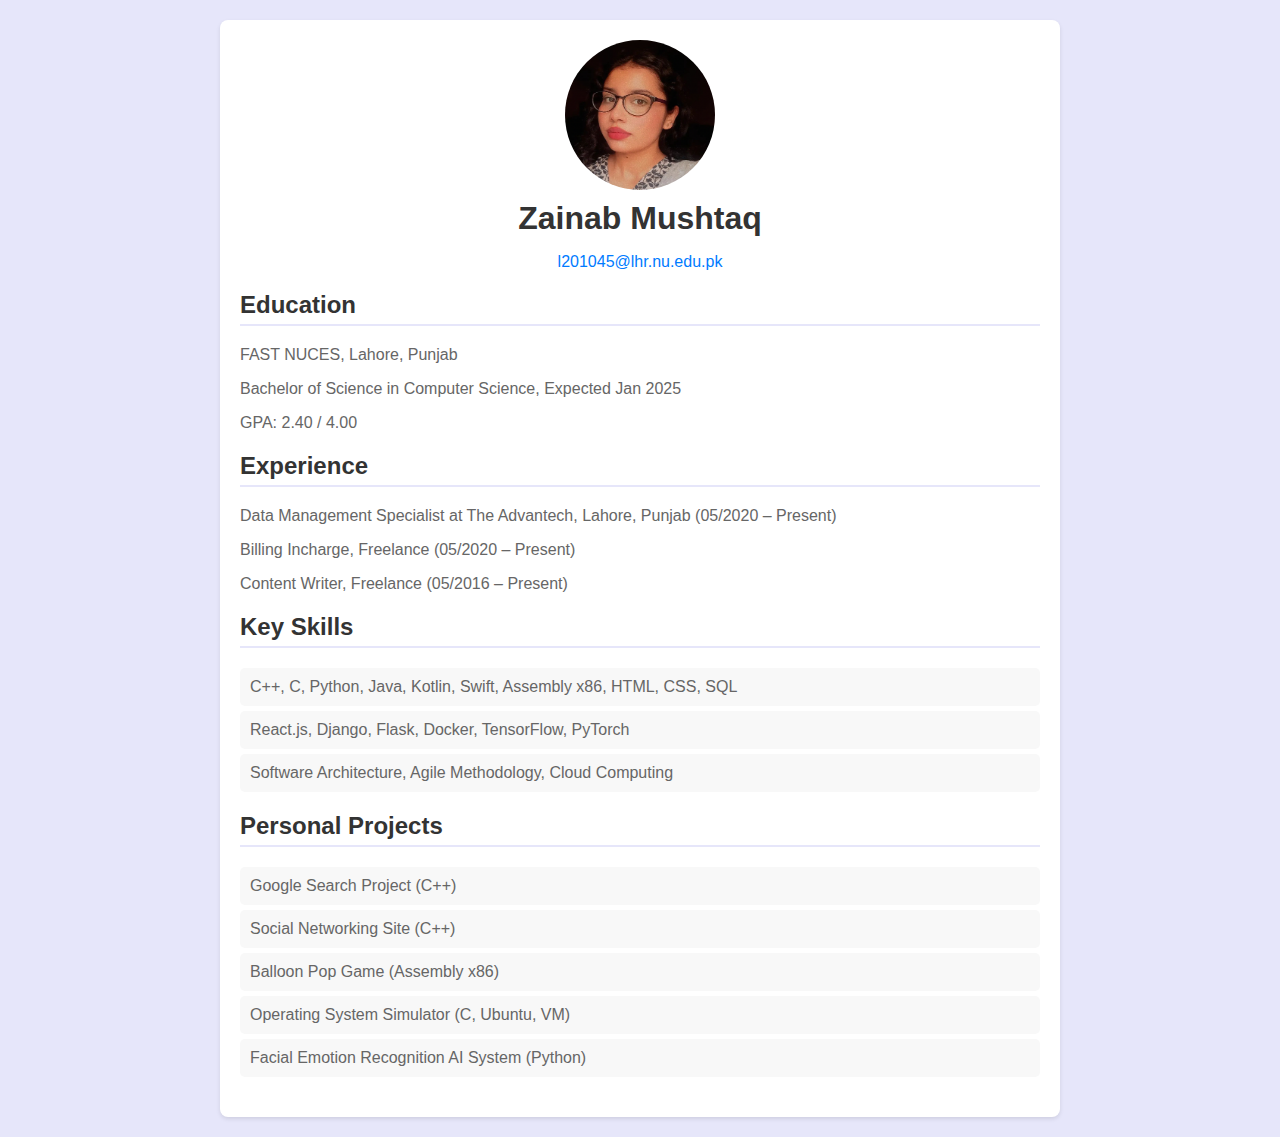
==== main.html @ 49000cb8 "Add files via upload" ====
<!DOCTYPE html>
<html lang="en">
<head>
    <meta charset="UTF-8">
    <meta name="viewport" content="width=device-width, initial-scale=1.0">
    <title>Zainab Mushtaq's Resume</title>
    <link rel="stylesheet" href="main2.css">
</head>
<body>
    <div class="resume">
        <header>
            <img src="zainab.jpeg" alt="Zainab Mushtaq" class="profile-photo">
            <h1>Zainab Mushtaq</h1>
            <p><a href="mailto:l201045@lhr.nu.edu.pk">l201045@lhr.nu.edu.pk</a></p>
        </header>
        <section class="education">
            <h2>Education</h2>
            <p>FAST NUCES, Lahore, Punjab</p>
            <p>Bachelor of Science in Computer Science, Expected Jan 2025</p>
            <p>GPA: 2.40 / 4.00</p>
        </section>
        <section class="experience">
            <h2>Experience</h2>
            <p>Data Management Specialist at The Advantech, Lahore, Punjab (05/2020 – Present)</p>
            <p>Billing Incharge, Freelance (05/2020 – Present)</p>
            <p>Content Writer, Freelance (05/2016 – Present)</p>
        </section>
        <section class="skills">
            <h2>Key Skills</h2>
            <ul>
                <li>C++, C, Python, Java, Kotlin, Swift, Assembly x86, HTML, CSS, SQL</li>
                <li>React.js, Django, Flask, Docker, TensorFlow, PyTorch</li>
                <li>Software Architecture, Agile Methodology, Cloud Computing</li>
            </ul>
        </section>
        <section class="projects">
            <h2>Personal Projects</h2>
            <ul>
                <li>Google Search Project (C++)</li>
                <li>Social Networking Site (C++)</li>
                <li>Balloon Pop Game (Assembly x86)</li>
                <li>Operating System Simulator (C, Ubuntu, VM)</li>
                <li>Facial Emotion Recognition AI System (Python)</li>
            </ul>
        </section>
    </div>
</body>
</html>
---- main2.css ----
body {
    font-family: Arial, sans-serif;
    margin: 0;
    padding: 20px;
    background-color: #E6E6FA; 
}

.resume {
    max-width: 800px;
    margin: auto;
    background: white;
    padding: 20px;
    border-radius: 8px;
    box-shadow: 0 2px 4px rgba(0, 0, 0, 0.1);
}

header {
    text-align: center;
    margin-bottom: 20px;
}

.profile-photo {
    width: 150px;
    height: 150px;
    border-radius: 50%;
    margin: 0 auto;
    display: block;
}

h1 {
    margin: 10px 0 5px 0;
    color: #333;
}

p, li {
    color: #666;
}

a {
    color: #007bff;
    text-decoration: none;
}

a:hover {
    text-decoration: underline;
}

h2 {
    border-bottom: 2px solid #E6E6FA;
    color: #333;
    padding-bottom: 5px;
    margin-top: 20px;
}

section {
    margin-bottom: 20px;
}

ul {
    list-style-type: none;
    padding-left: 0;
}

ul li {
    background-color: #f8f8f8;
    margin-bottom: 5px;
    padding: 10px;
    border-radius: 5px;
}
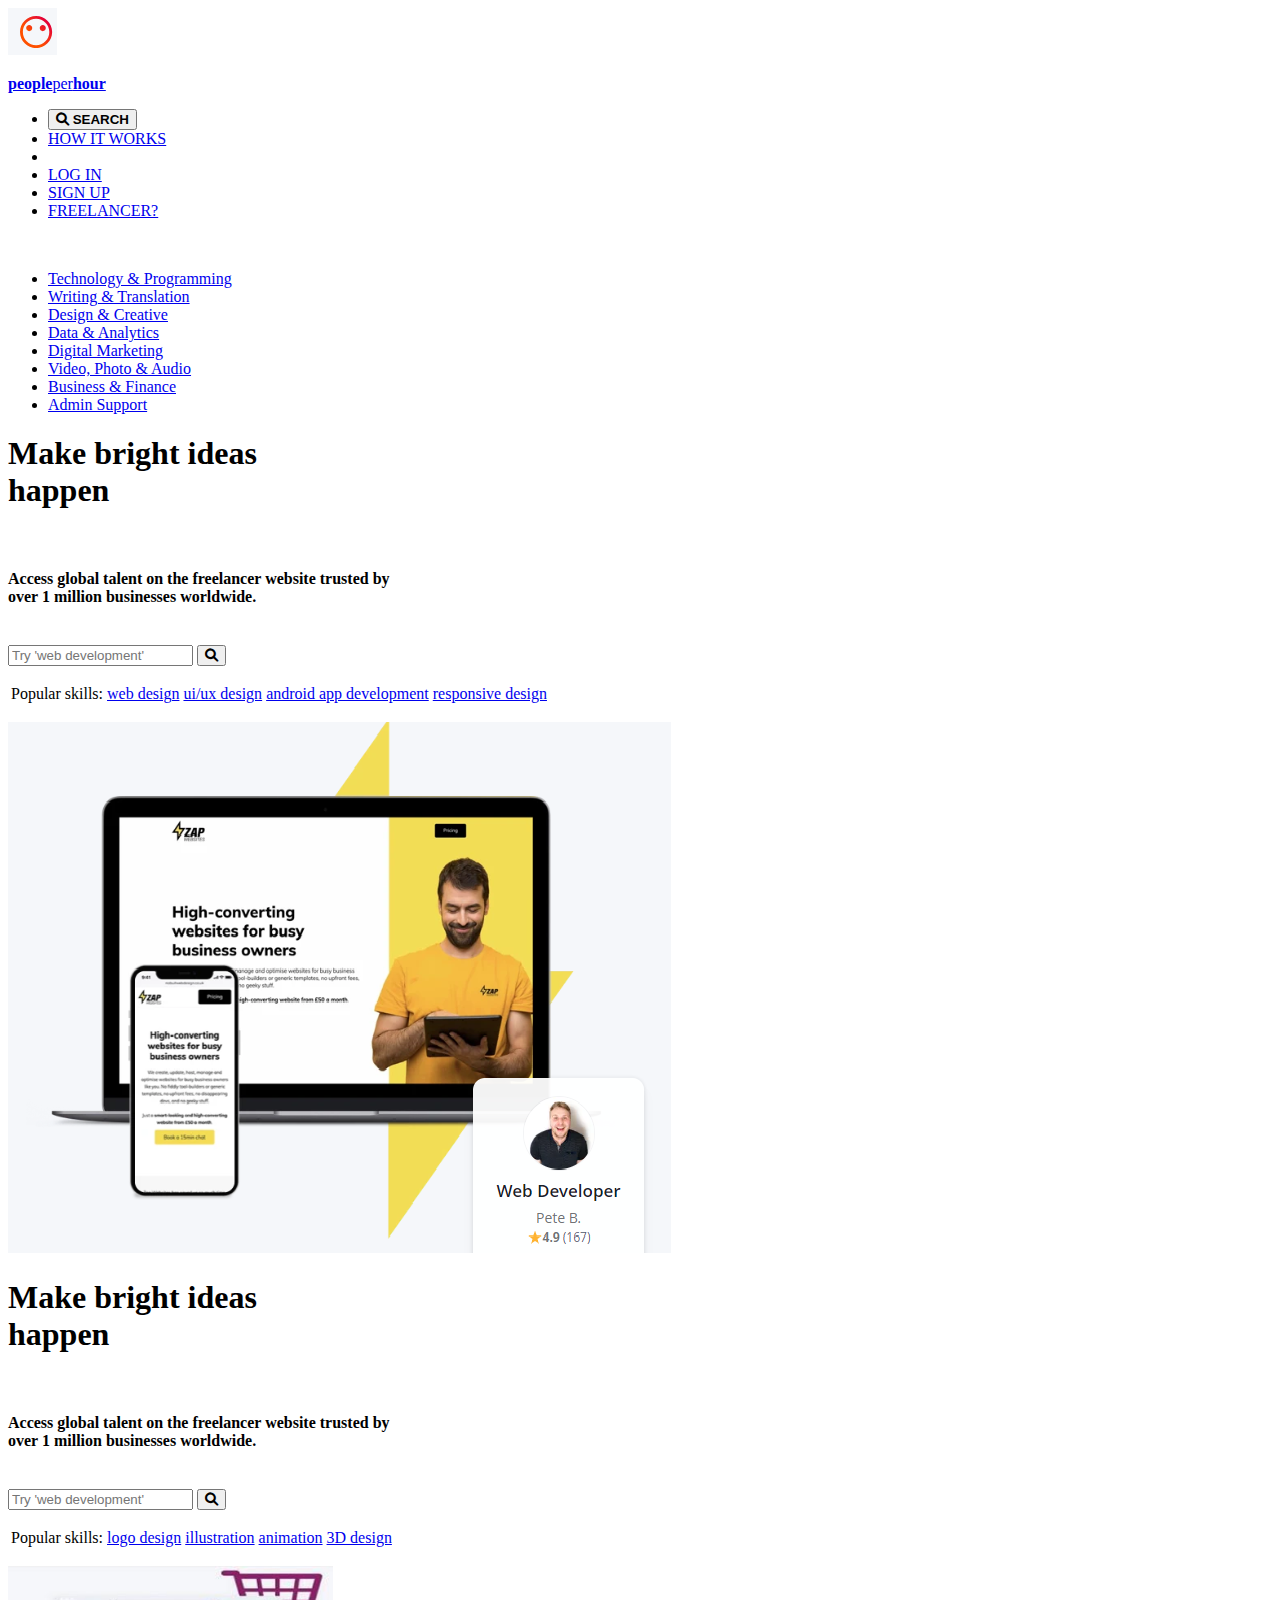
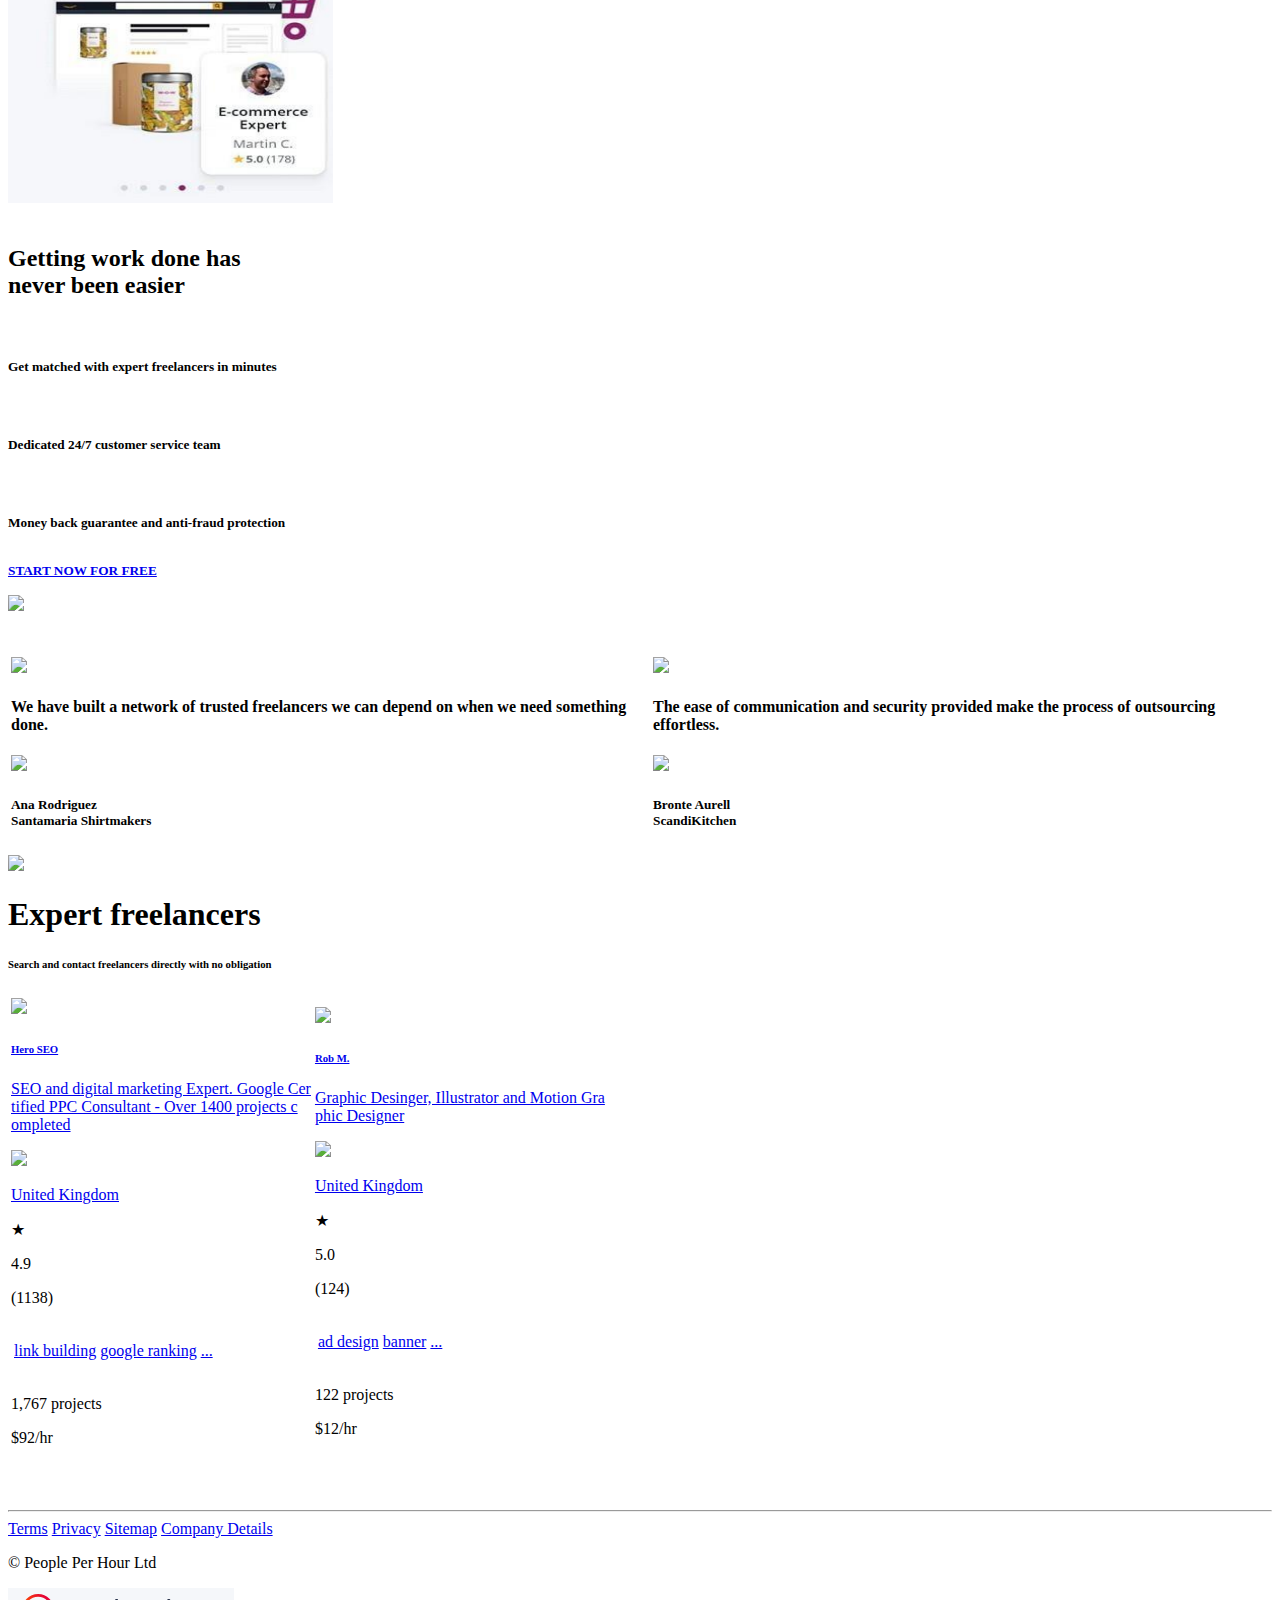
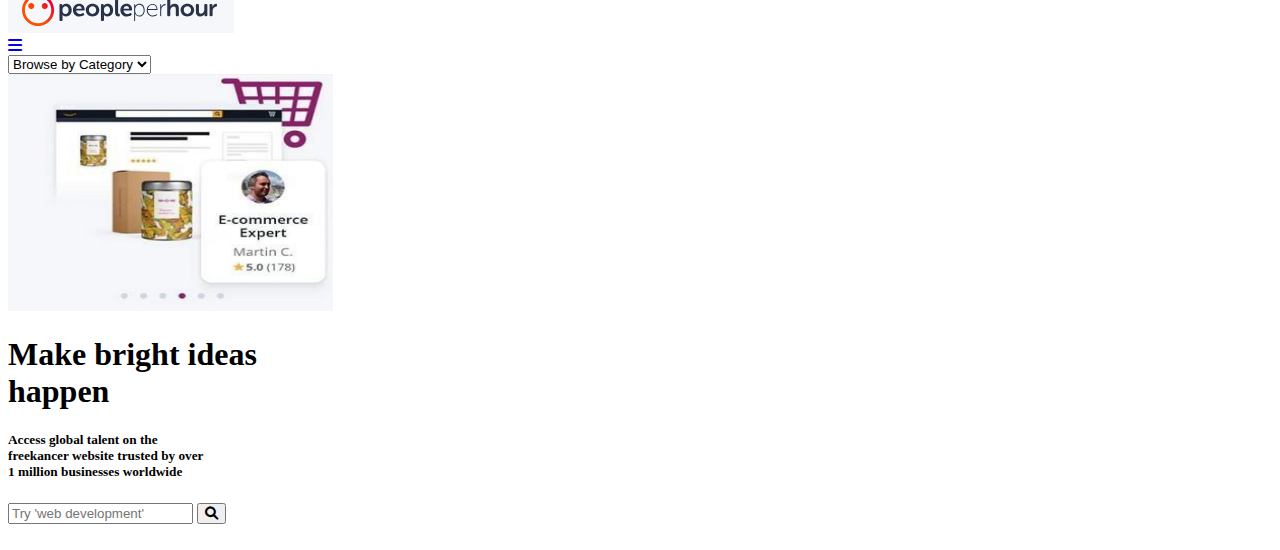
==== commit ae13c6c1: "Add files via upload" ====
--- a/main.html
+++ b/main.html
@@ -2,47 +2,328 @@
 <html lang="en">
 <head>
     <meta charset="UTF-8">
-    <meta name="viewport" content="width=device-width, initial-scale=1.0">
-    <title>Zainab Mushtaq's Resume</title>
-    <link rel="stylesheet" href="main2.css">
+    <meta name="viewport" content="width=device-width, initial-scale=1, maximum-scale=1">
+    <title>PeoplePerHour.com</title>
+    <link rel="stylesheet" href="style.css">
+    <script src="main.js"></script>
+    <!-- Bootstrap CSS --> 
+<link href="https://cdn.jsdelivr.net/npm/bootstrap@5.0.2/dist/css/bootstrap.min.css" rel="stylesheet" integrity="sha384-EVSTQN3/azprG1Anm3QDgpJLIm9Nao0Yz1ztcQTwFspd3yD65VohhpuuCOmLASjC" crossorigin="anonymous">
+
+<!-- Bootstrap JS Bundle with Popper -->
+ <script src="https://cdn.jsdelivr.net/npm/bootstrap@5.0.2/dist/js/bootstrap.bundle.min.js" integrity="sha384-MrcW6ZMFYlzcLA8Nl+NtUVF0sA7MsXsP1UyJoMp4YLEuNSfAP+JcXn/tWtIaxVXM" crossorigin="anonymous"></script>
+ <link rel="stylesheet" href="https://cdnjs.cloudflare.com/ajax/libs/font-awesome/6.0.0-beta3/css/all.min.css">
 </head>
+
 <body>
-    <div class="resume">
-        <header>
-            <img src="zainab.jpeg" alt="Zainab Mushtaq" class="profile-photo">
-            <h1>Zainab Mushtaq</h1>
-            <p><a href="mailto:l201045@lhr.nu.edu.pk">l201045@lhr.nu.edu.pk</a></p>
-        </header>
-        <section class="education">
-            <h2>Education</h2>
-            <p>FAST NUCES, Lahore, Punjab</p>
-            <p>Bachelor of Science in Computer Science, Expected Jan 2025</p>
-            <p>GPA: 2.40 / 4.00</p>
-        </section>
-        <section class="experience">
-            <h2>Experience</h2>
-            <p>Data Management Specialist at The Advantech, Lahore, Punjab (05/2020 – Present)</p>
-            <p>Billing Incharge, Freelance (05/2020 – Present)</p>
-            <p>Content Writer, Freelance (05/2016 – Present)</p>
-        </section>
-        <section class="skills">
-            <h2>Key Skills</h2>
+    <div id="desktop">
+    <header>
+        <nav >
+            <div class="logo">
+              <a href="#"> <img src="logo.PNG">
+                <p id="ppp"><strong>people</strong>per<strong>hour</strong></p>
+            </a> 
+            </div>
             <ul>
-                <li>C++, C, Python, Java, Kotlin, Swift, Assembly x86, HTML, CSS, SQL</li>
-                <li>React.js, Django, Flask, Docker, TensorFlow, PyTorch</li>
-                <li>Software Architecture, Agile Methodology, Cloud Computing</li>
+                <li id="li1">
+                    
+                    <button><i class="fa fa-search"></i><strong> SEARCH</strong></button>
+                    
+                </li>
+                <li><a href="#">HOW IT WORKS</a></li>
+                <li id="space"> </li>
+                <li><a href="#">LOG IN</a></li>
+                <li><a href="#">SIGN UP</a></li>
+                <li id="free"><a href="#">FREELANCER?</a></li>
             </ul>
-        </section>
-        <section class="projects">
-            <h2>Personal Projects</h2>
-            <ul>
-                <li>Google Search Project (C++)</li>
-                <li>Social Networking Site (C++)</li>
-                <li>Balloon Pop Game (Assembly x86)</li>
-                <li>Operating System Simulator (C, Ubuntu, VM)</li>
-                <li>Facial Emotion Recognition AI System (Python)</li>
+        </nav>
+        <br>
+    </header>
+
+        <nav class="categories-nav">
+            <ul class="category-list">
+                <div class="nav-item">
+                <li><a href="#">Technology & Programming</a></li>
+            </div>
+                <li><a href="#">Writing & Translation</a></li>
+                <li><a href="#">Design & Creative</a></li>
+                <li><a href="#">Data & Analytics</a></li>
+                <li><a href="#">Digital Marketing</a></li>
+                <li><a href="#">Video, Photo & Audio</a></li>
+                <li><a href="#">Business & Finance</a></li>
+                <li><a href="#">Admin Support</a></li>
             </ul>
-        </section>
-    </div>
+        </nav>
+
+        <div class="slideshow-container">
+                    <div class="slidefade">
+                        <div class="slide-caption">
+                            <h1 id="text1"><strong>Make bright ideas<br>happen</strong></h1>
+                        </div>
+                        <br>
+                        <div id="xx">
+                        <h4 id="'subh"> Access global talent on the freelancer website trusted by<br>over 1 million businesses worldwide.</h4>
+                    </div>
+                    <br>
+                        <div class="search">
+                            <input type="text" placeholder="Try 'web development'">
+                            <button type="submit" id="search-button"><i class="fa fa-search"></i></button>
+                            <table>
+                                <tr>
+                                    <td>
+                                        <p id="skill3">Popular skills: </p>
+                                    </td>
+                                    <td>
+                                       <a href="#"> <p id="skill">web design</p></a>
+                                    </td>
+                                    <td>
+                                        <a href="#"> <p id="skill">ui/ux design</p></a>
+                                    </td>
+                                    <td>
+                                        <a href="#"> <p id="skill">android app development</p></a>
+                                    </td>
+                                    <td>
+                                        <a href="#"> <p id="skill">responsive design</p></a>
+                                    </td>
+                                </tr>
+                            </table>
+                            <div id="simg">
+                                <img id="slide" src="imgone.PNG" alt="Slide 1">
+                                
+                            </div>
+                        </div>
+                        
+                    </div>
+
+                    <div class="slidefade2">
+                        <div class="slide-caption">
+                            <h1 id="text2"><strong>Make bright ideas<br>happen</strong></h1>
+                        </div>
+                        <br>
+                        <div id="xx">
+                        <h4 id="'subh"> Access global talent on the freelancer website trusted by<br>over 1 million businesses worldwide.</h4>
+                    </div>
+                    <br>
+                        <div class="search2">
+                            <input type="text" placeholder="Try 'web development'">
+                            <button type="submit" id="search-button"><i class="fa fa-search"></i></button>
+                            <table>
+                                <tr>
+                                    <td>
+                                        <p id="skill3">Popular skills: </p>
+                                    </td>
+                                    <td>
+                                       <a href="#"> <p id="skill">logo design</p></a>
+                                    </td>
+                                    <td>
+                                        <a href="#"> <p id="skill">illustration</p></a>
+                                    </td>
+                                    <td>
+                                        <a href="#"> <p id="skill">animation</p></a>
+                                    </td>
+                                    <td>
+                                        <a href="#"> <p id="skill">3D design</p></a>
+                                    </td>
+                                </tr>
+                            </table>
+                            <div id="simg">
+                                <img id="slide" src="imgtwo.PNG" alt="Slide 2">
+                                
+                            </div>
+                        </div>
+                        
+                    </div>
+
+                    <div style="text-align: center;">
+                        <span class="dot"></span>
+                        <span class="dot"></span>
+                        <span class="dot"></span>
+                    </div>
+            
+        </div>
+   
+
+   
+
+
+    <div>
+        <br>
+     <h2 id="check-h2">Getting work done has<br> never been easier </h2><br>
+     <h5 class="checkbox">Get matched with expert freelancers in minutes</h5><br>
+     <h5 class="checkbox">Dedicated 24/7 customer service team</h5><br>
+     <h5 class="checkbox">Money back guarantee and anti-fraud protection</5><br><br>
+    <br>
+<a href="#" class="cta-button">START NOW FOR FREE</a> <br><br>
+
+<img id='GWD' src="GWD.PNG">
+<br><br>
+</div>
+<table>
+<tr>
+    <td>
+<div id="quotes1">
+    <img id="q" src="quote.PNG">
+    <h4>We have built a network of trusted freelancers we can depend on when we need something done.</h4>
+    <img id="ana" src="ana.PNG">
+    <h5>Ana Rodriguez<br><div id="sep">Santamaria Shirtmakers</div></h5>
+</div>
+</td>
+<td>
+    <div id="quotes1">
+        <img id="q" src="quote.PNG">
+        <h4>The ease of communication and security provided make the process of outsourcing effortless.</h4>
+        <img id="ana" src="bronte.PNG">
+        <h5>Bronte Aurell<br><div id="sep">ScandiKitchen</div></h5>
+    </div>
+</td>
+</tr>
+</table>
+
+<div id="trustpilot">
+    <a href="#" title="Read our Trustpilot reviews"><img src="trustpilot.PNG"></a>
+</div>
+
+<div id="expert">
+    <h1>Expert freelancers</h1>
+    <h6>Search and contact freelancers directly with no obligation</h6>
+    <table>
+    <tr>
+    <td>
+    
+    <div id="ccall">
+    
+    <div id="contactcard">
+        <a href="#">
+        <img id="heroseo" src="heroseo.PNG">
+        <h6>Hero SEO</h6>
+        <p>SEO and digital marketing Expert. Google Cer<br>tified PPC Consultant - Over 1400 projects c<br>ompleted</p>
+        <div id="flag-con">
+            <img id="flag" src="ukflag.PNG">
+            <p id="flagtext">United Kingdom</p>
+        </div>
+    </a>
+    </div>
+    <div id="contactcard-bot">
+        <p id="star">★</p>
+        <p id="rating">4.9 </p>
+        <p id="counttt">(1138)</p>
+        <table>
+            <tr>
+                <td>
+                   <a href="#"> <p id="skill">link building</p></a>
+                </td>
+                <td>
+                    <a href="#"> <p id="skill">google ranking</p></a>
+                </td>
+                <td>
+                    <a href="#"> <p id="skill2">...</p></a>
+                </td>
+            </tr>
+        </table>
+        <div id="lastline">
+        <p id="projs">1,767 projects</p>
+        <p id="rate"><span id="rateno">$92</span>/hr</p>
+        </div>
+    </div>
+    </div>
+    </td>
+    
+
+    <td>
+    
+        <div id="ccall">
+        
+        <div id="contactcard2">
+            <a href="#">
+            <img id="heroseo" src="rob.PNG">
+            <h6>Rob M.</h6>
+            <p>Graphic Desinger, Illustrator and Motion Gra<br>phic Designer</p>
+            <div id="flag-con">
+                <img id="flag" src="ukflag.PNG">
+                <p id="flagtext">United Kingdom</p>
+            </div>
+        </a>
+        </div>
+        <div id="contactcard-bot">
+            <p id="star">★</p>
+            <p id="rating">5.0 </p>
+            <p id="counttt">(124)</p>
+            <table>
+                <tr>
+                    <td>
+                       <a href="#"> <p id="skill">ad design</p></a>
+                    </td>
+                    <td>
+                        <a href="#"> <p id="skill">banner</p></a>
+                    </td>
+                    <td>
+                        <a href="#"> <p id="skill2">...</p></a>
+                    </td>
+                </tr>
+            </table>
+            <div id="lastline">
+            <p id="projs">122 projects</p>
+            <p id="rate"><span id="rateno">$12</span>/hr</p>
+            </div>
+        </div>
+        </div>
+        </td>
+    </tr>
+    </table>
+</div>
+
+<br><br>
+
+    <footer>
+        <div id="bottom">
+        <hr>
+        <a href="#">Terms</a>
+        <a href="#">Privacy</a>
+        <a href="#">Sitemap</a>
+        <a href="#">Company Details</a>
+        <p>&copy; People Per Hour Ltd</p>
+        </div>
+    </footer>
+
+    </div>
+  
+    
+<!--mob view-->
+    <div id="mobile">
+        <div id="logo">
+        <a href="#"> <img src="logo2.PNG"></a>
+        <div id="bars">
+        <a href="#"><i class="fas fa-bars"></i></a>
+        </div>
+        </div>
+        <div class="nav">
+            <select>
+                <option>Browse by Category</option>
+            </select>
+        </div>
+    </div>
+
+    <div id="rest">
+        <img src="imgtwo.PNG">
+        <!-- 
+        <div style="text-align: center;">
+            <span class="dot"></span>
+            <span class="dot"></span>
+            <span class="dot"></span>
+            <span class="dot"></span>
+            <span class="dot"></span>
+            <span class="dot"></span>
+        </div>
+        -->
+        <h1><strong>Make bright ideas<br>happen</strong></h1>
+        <h5>Access global talent on the<br>freekancer website trusted by over<br>
+        1 million businesses worldwide</h5>
+        <div class="search">
+        <input type="text" placeholder="Try 'web development'">
+        <button type="submit" id="search-button"><i class="fa fa-search"></i></button>
+        </div>
+        <br>
+    </div>
+
 </body>
+
 </html>
